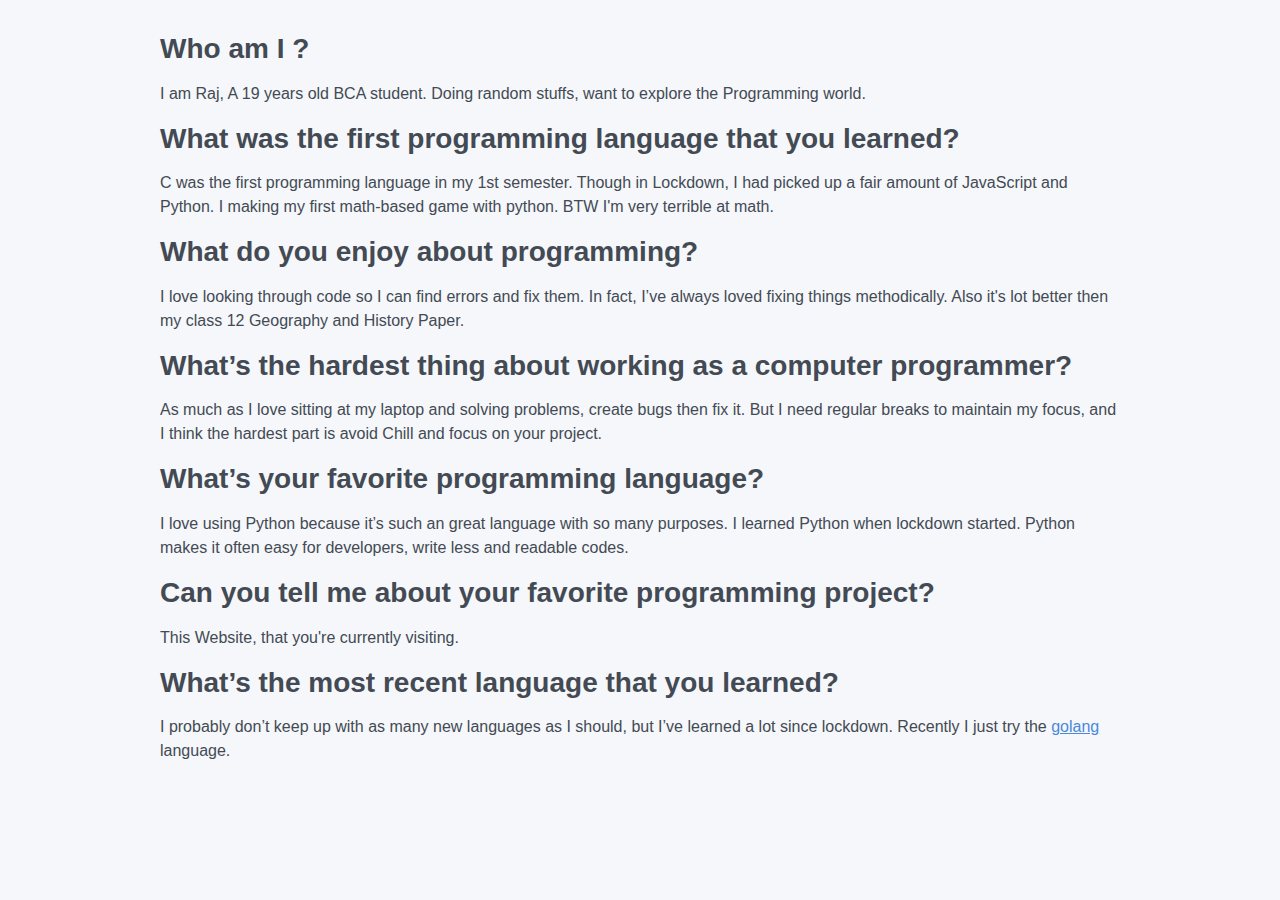
==== templates/about.html @ 9ee5cdc1 "Resume ver 1.0.0" ====
<!doctype html>
<html lang="en">
<head>
    <meta charset="UTF-8">
    <meta name="viewport"
          content="width=device-width, user-scalable=no, initial-scale=1.0, maximum-scale=1.0, minimum-scale=1.0">
    <meta http-equiv="X-UA-Compatible" content="ie=edge">
    <title>More about Raj</title>
    <link href="../static/css/bootstrap.min.css?ver=1.2.0" rel="stylesheet">
    <style>
        body {
            text-align: left;
            margin-left: 10rem;
            margin-right: 10rem;
            margin-top: 2rem;
        }
    </style>
</head>
<body>
    <h3 > Who am I ? </h3>
        <p>I am Raj, A 19 years old BCA student. Doing random stuffs, want to explore the Programming world. </p>
      <h3 >What was the first programming language that you learned?</h3>
        <p>C was the first programming language in my 1st semester. Though in Lockdown, I had picked up a fair amount of JavaScript and Python. I making my first math-based game with python. BTW I'm very terrible at math.</p>
      <h3 >What do you enjoy about programming?</h3>
        <p>I love looking through code so I can find errors and fix them. In fact, I’ve always loved fixing things methodically. Also it's lot better then my class 12 Geography and History Paper.</p>
      <h3 >What’s the hardest thing about working as a computer programmer?</h3>
        <p>As much as I love sitting at my laptop and solving problems, create bugs then fix it. But I need regular breaks to maintain my focus, and I think the hardest part is avoid Chill and focus on your project.</p>
      <h3 >What’s your favorite programming language?</h3>
        <p>I love using Python because it’s such an great language with so many purposes. I learned Python when lockdown started. Python makes it often easy for developers, write less and readable codes.</p>
      <h3 >Can you tell me about your favorite programming project?</h3>
        <p>This Website, that you're currently visiting.</p>
      <h3 >What’s the most recent language that you learned?</h3>
        <p>I probably don’t keep up with as many new languages as I should, but I’ve learned a lot since lockdown. Recently I just try the <a href="https://golang.org/">golang</a> language.</p>
      </div>
</body>
</html>
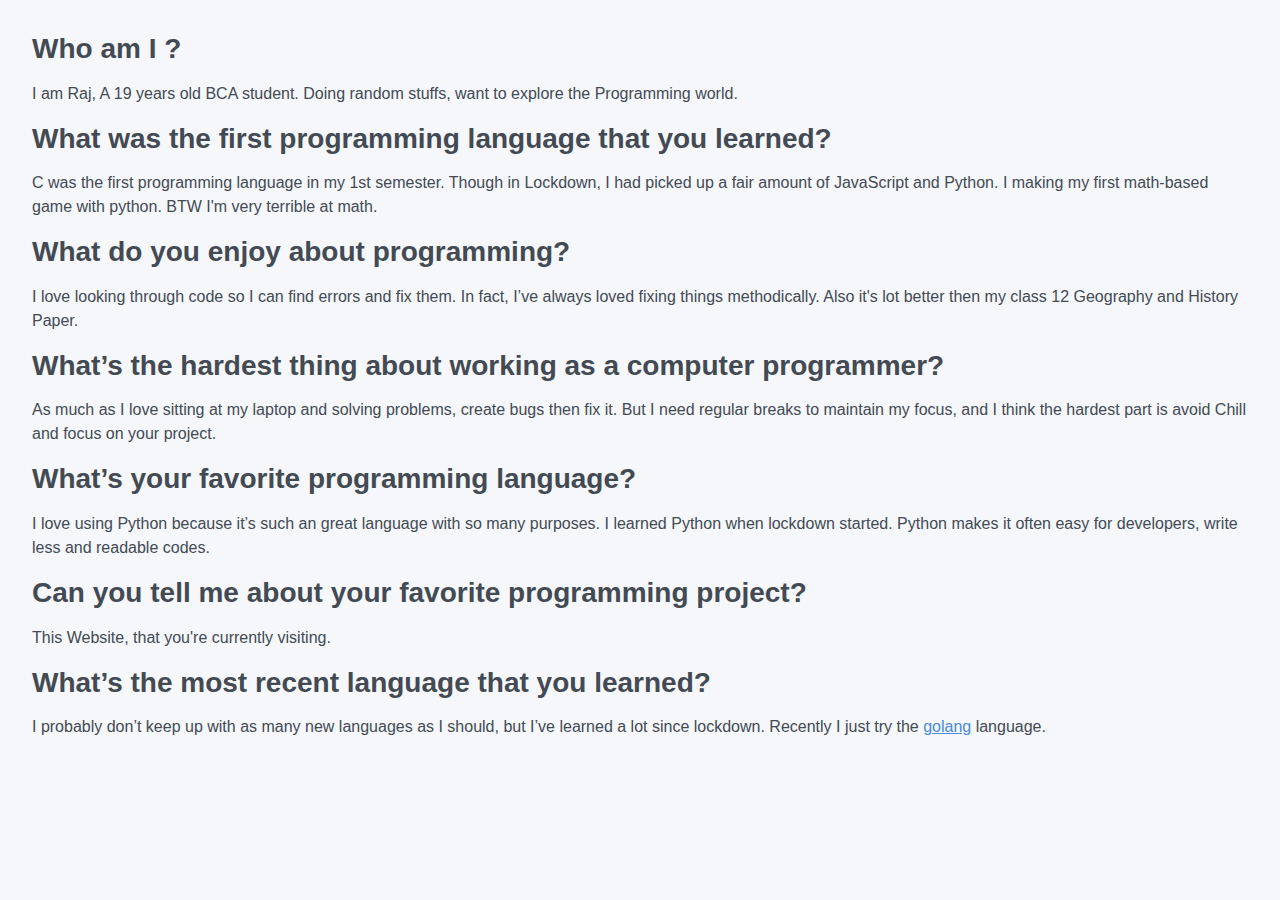
==== commit 8765eb07: "Update about page" ====
--- a/templates/about.html
+++ b/templates/about.html
@@ -10,9 +10,7 @@
     <style>
         body {
             text-align: left;
-            margin-left: 10rem;
-            margin-right: 10rem;
-            margin-top: 2rem;
+            margin: 2rem;
         }
     </style>
 </head>
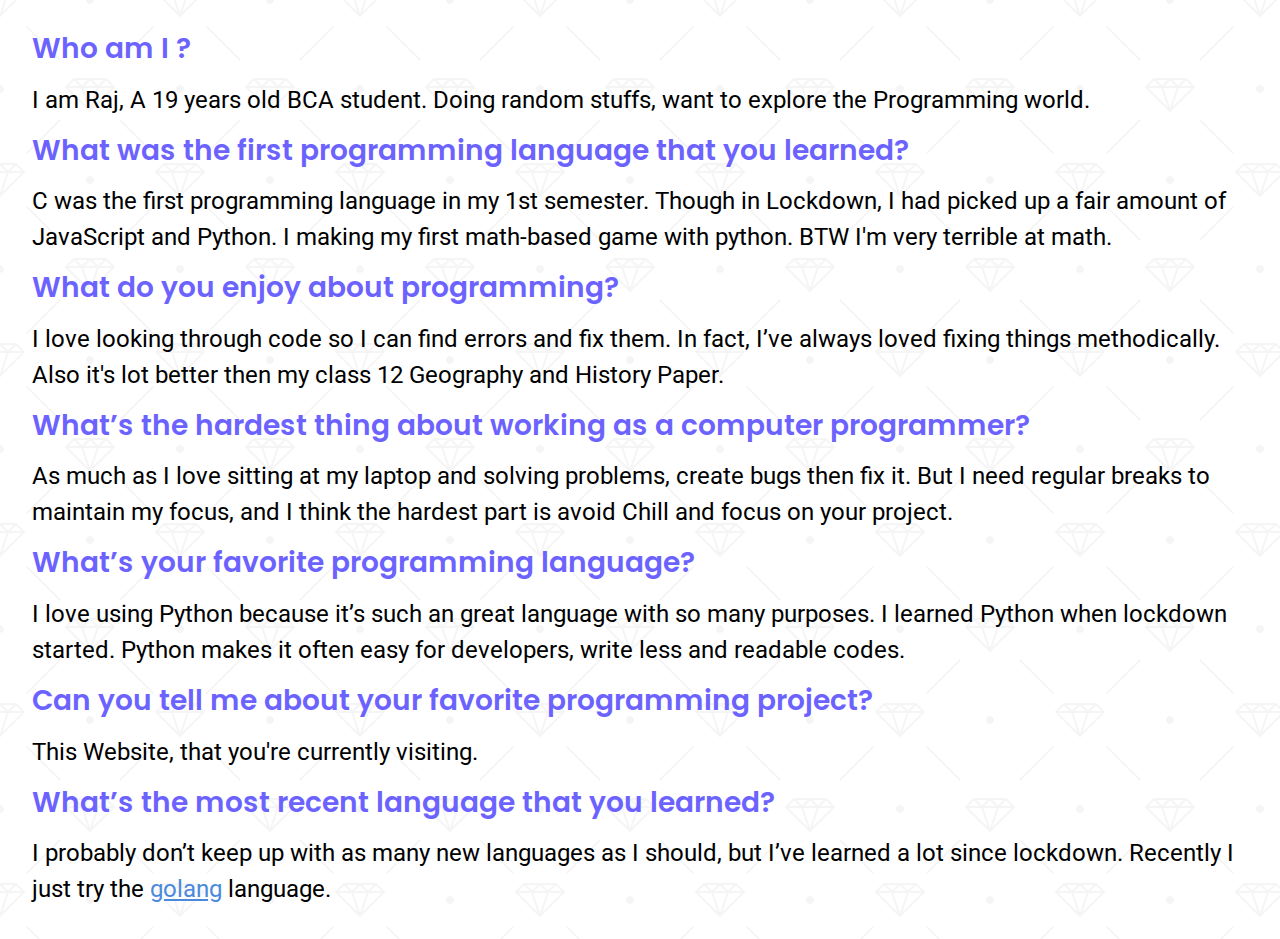
==== commit 04f17fae: "Update about.html design" ====
--- a/templates/about.html
+++ b/templates/about.html
@@ -5,8 +5,13 @@
     <meta name="viewport"
           content="width=device-width, user-scalable=no, initial-scale=1.0, maximum-scale=1.0, minimum-scale=1.0">
     <meta http-equiv="X-UA-Compatible" content="ie=edge">
+    <link rel="preconnect" href="https://fonts.gstatic.com" crossorigin="crossorigin"/>
+    <link rel="preload" as="style" href="https://fonts.googleapis.com/css2?family=Poppins:wght@600&amp;family=Roboto:wght@300;400;500;700&amp;display=swap"/>
+    <link rel="stylesheet" href="https://fonts.googleapis.com/css2?family=Poppins:wght@600&amp;family=Roboto:wght@300;400;500;700&amp;display=swap" media="print" onload="this.media='all'"/>
+
     <title>More about Raj</title>
     <link href="../static/css/bootstrap.min.css?ver=1.2.0" rel="stylesheet">
+    <link href="../static/css/about_css.css" rel="stylesheet">
     <style>
         body {
             text-align: left;
@@ -15,20 +20,21 @@
     </style>
 </head>
 <body>
-    <h3 > Who am I ? </h3>
-        <p>I am Raj, A 19 years old BCA student. Doing random stuffs, want to explore the Programming world. </p>
-      <h3 >What was the first programming language that you learned?</h3>
-        <p>C was the first programming language in my 1st semester. Though in Lockdown, I had picked up a fair amount of JavaScript and Python. I making my first math-based game with python. BTW I'm very terrible at math.</p>
-      <h3 >What do you enjoy about programming?</h3>
-        <p>I love looking through code so I can find errors and fix them. In fact, I’ve always loved fixing things methodically. Also it's lot better then my class 12 Geography and History Paper.</p>
-      <h3 >What’s the hardest thing about working as a computer programmer?</h3>
-        <p>As much as I love sitting at my laptop and solving problems, create bugs then fix it. But I need regular breaks to maintain my focus, and I think the hardest part is avoid Chill and focus on your project.</p>
-      <h3 >What’s your favorite programming language?</h3>
-        <p>I love using Python because it’s such an great language with so many purposes. I learned Python when lockdown started. Python makes it often easy for developers, write less and readable codes.</p>
-      <h3 >Can you tell me about your favorite programming project?</h3>
-        <p>This Website, that you're currently visiting.</p>
-      <h3 >What’s the most recent language that you learned?</h3>
-        <p>I probably don’t keep up with as many new languages as I should, but I’ve learned a lot since lockdown. Recently I just try the <a href="https://golang.org/">golang</a> language.</p>
-      </div>
+    <div>
+        <h3 > Who am I ? </h3>
+            <p>I am Raj, A 19 years old BCA student. Doing random stuffs, want to explore the Programming world. </p>
+        <h3 >What was the first programming language that you learned?</h3>
+            <p>C was the first programming language in my 1st semester. Though in Lockdown, I had picked up a fair amount of JavaScript and Python. I making my first math-based game with python. BTW I'm very terrible at math.</p>
+        <h3 >What do you enjoy about programming?</h3>
+            <p>I love looking through code so I can find errors and fix them. In fact, I’ve always loved fixing things methodically. Also it's lot better then my class 12 Geography and History Paper.</p>
+        <h3 >What’s the hardest thing about working as a computer programmer?</h3>
+            <p>As much as I love sitting at my laptop and solving problems, create bugs then fix it. But I need regular breaks to maintain my focus, and I think the hardest part is avoid Chill and focus on your project.</p>
+        <h3 >What’s your favorite programming language?</h3>
+            <p>I love using Python because it’s such an great language with so many purposes. I learned Python when lockdown started. Python makes it often easy for developers, write less and readable codes.</p>
+        <h3 >Can you tell me about your favorite programming project?</h3>
+            <p>This Website, that you're currently visiting.</p>
+        <h3 >What’s the most recent language that you learned?</h3>
+            <p>I probably don’t keep up with as many new languages as I should, but I’ve learned a lot since lockdown. Recently I just try the <a href="https://golang.org/">golang</a> language.</p>
+    </div>
 </body>
 </html>--- a/static/css/about_css.css
+++ b/static/css/about_css.css
@@ -0,0 +1,16 @@
+body {
+    background-color: #DFDBE5;
+    background-color: #DFDBE5;
+    background-image: url("data:image/svg+xml,%3Csvg width='180' height='180' viewBox='0 0 180 180' xmlns='http://www.w3.org/2000/svg'%3E%3Cpath d='M81.28 88H68.413l19.298 19.298L81.28 88zm2.107 0h13.226L90 107.838 83.387 88zm15.334 0h12.866l-19.298 19.298L98.72 88zm-32.927-2.207L73.586 78h32.827l.5.5 7.294 7.293L115.414 87l-24.707 24.707-.707.707L64.586 87l1.207-1.207zm2.62.207L74 80.414 79.586 86H68.414zm16 0L90 80.414 95.586 86H84.414zm16 0L106 80.414 111.586 86h-11.172zm-8-6h11.173L98 85.586 92.414 80zM82 85.586L87.586 80H76.414L82 85.586zM17.414 0L.707 16.707 0 17.414V0h17.414zM4.28 0L0 12.838V0h4.28zm10.306 0L2.288 12.298 6.388 0h8.198zM180 17.414L162.586 0H180v17.414zM165.414 0l12.298 12.298L173.612 0h-8.198zM180 12.838L175.72 0H180v12.838zM0 163h16.413l.5.5 7.294 7.293L25.414 172l-8 8H0v-17zm0 10h6.613l-2.334 7H0v-7zm14.586 7l7-7H8.72l-2.333 7h8.2zM0 165.414L5.586 171H0v-5.586zM10.414 171L16 165.414 21.586 171H10.414zm-8-6h11.172L8 170.586 2.414 165zM180 163h-16.413l-7.794 7.793-1.207 1.207 8 8H180v-17zm-14.586 17l-7-7h12.865l2.333 7h-8.2zM180 173h-6.613l2.334 7H180v-7zm-21.586-2l5.586-5.586 5.586 5.586h-11.172zM180 165.414L174.414 171H180v-5.586zm-8 5.172l5.586-5.586h-11.172l5.586 5.586zM152.933 25.653l1.414 1.414-33.94 33.942-1.416-1.416 33.943-33.94zm1.414 127.28l-1.414 1.414-33.942-33.94 1.416-1.416 33.94 33.943zm-127.28 1.414l-1.414-1.414 33.94-33.942 1.416 1.416-33.943 33.94zm-1.414-127.28l1.414-1.414 33.942 33.94-1.416 1.416-33.94-33.943zM0 85c2.21 0 4 1.79 4 4s-1.79 4-4 4v-8zm180 0c-2.21 0-4 1.79-4 4s1.79 4 4 4v-8zM94 0c0 2.21-1.79 4-4 4s-4-1.79-4-4h8zm0 180c0-2.21-1.79-4-4-4s-4 1.79-4 4h8z' fill='%233b3b55' fill-opacity='0.05' fill-rule='evenodd'/%3E%3C/svg%3E");
+    color: rgb(250, 250, 250);
+    background-color: rgb(255, 255, 255);
+}
+
+h3 {
+    color: #6c63ff;
+}
+
+p {
+    color: #000;
+    font-size: 1.5rem;
+}